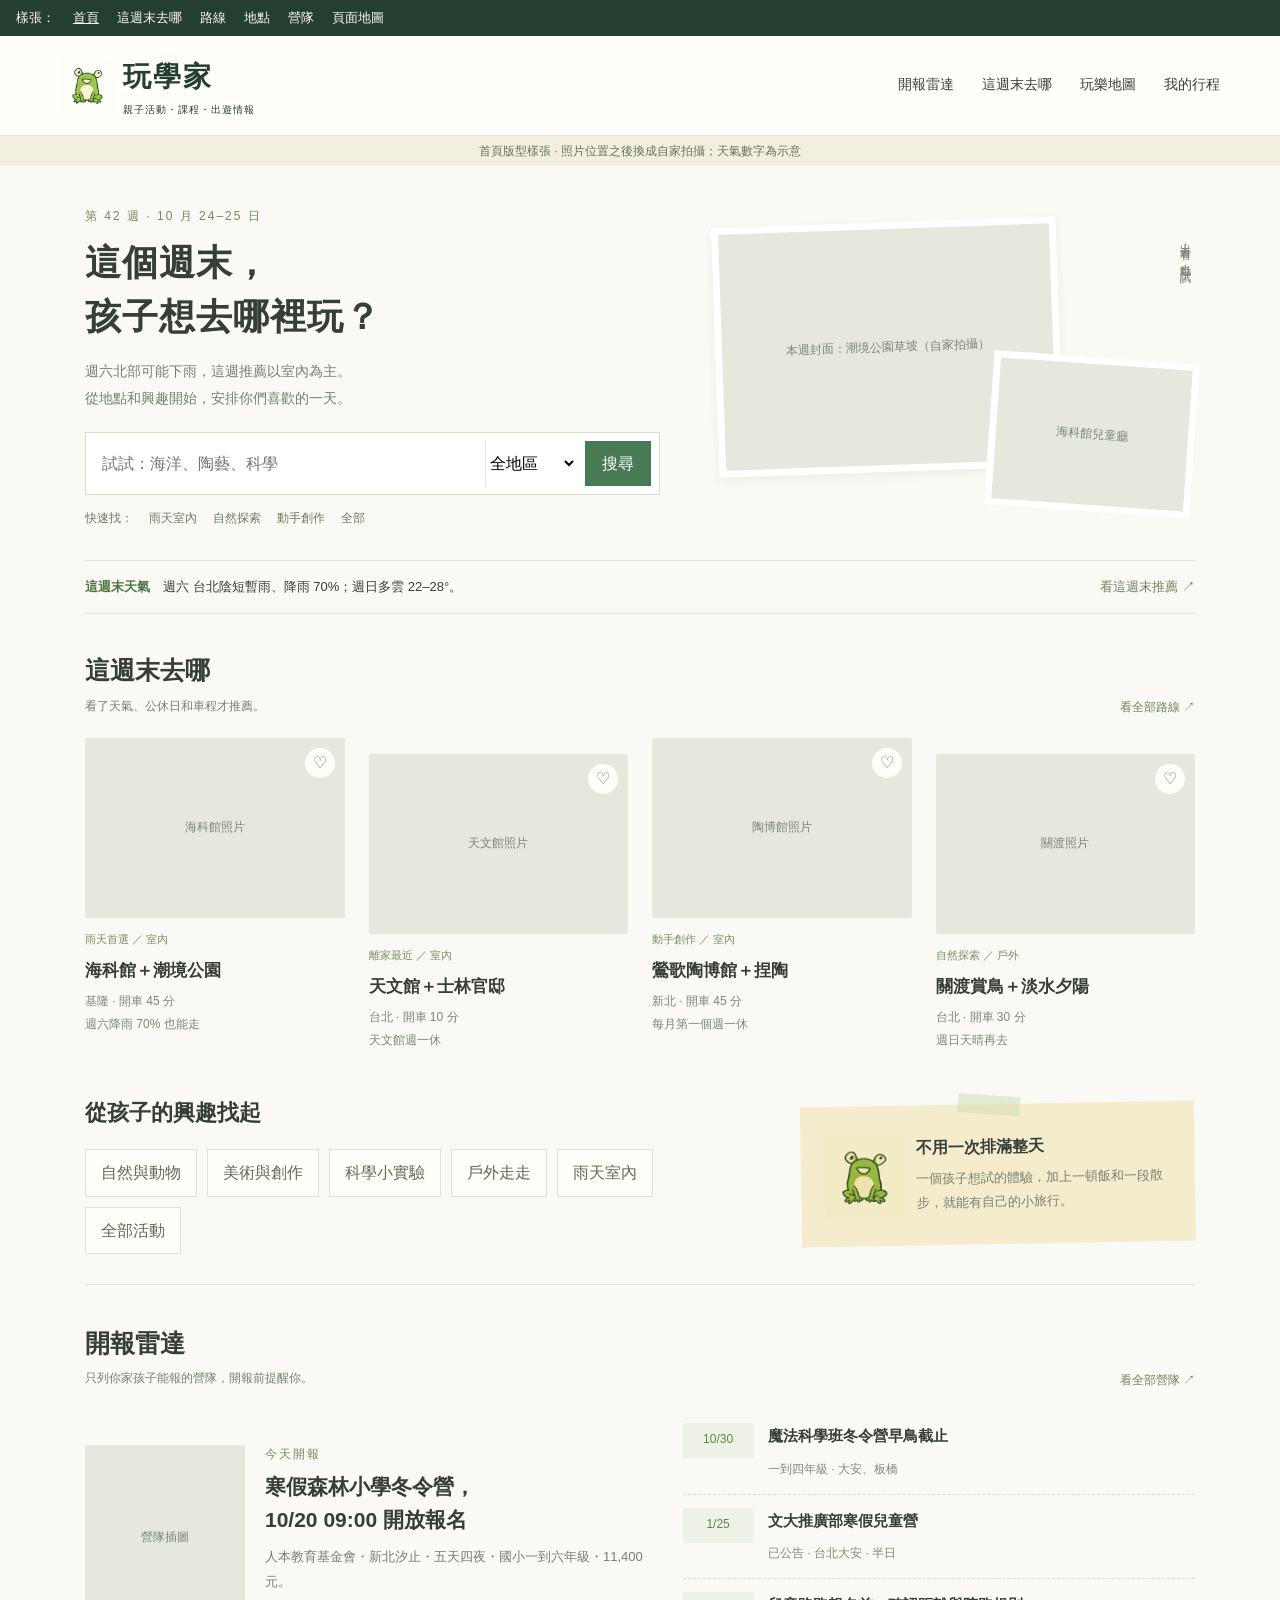
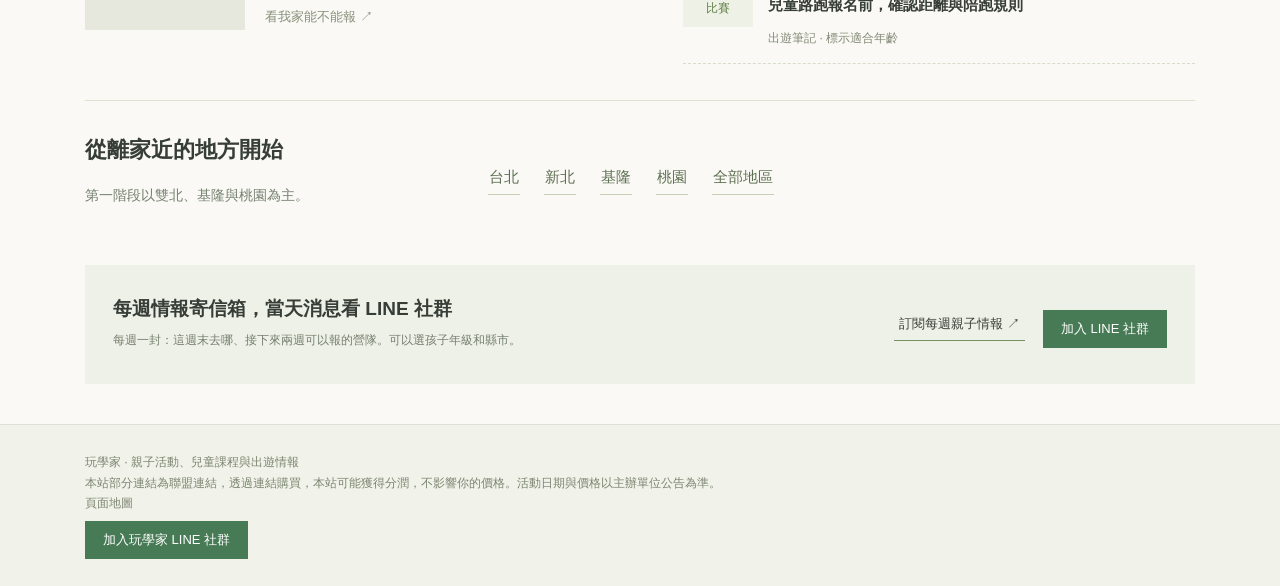
==== index.html @ 2e958224 "玩學家網站樣張：首頁、這週末去哪、路線、地點、營隊 Co-Authored-By: Claude Opus 5.5 <noreply@anthropic.com>" ====
<!doctype html>
<html lang="zh-Hant"><head><meta charset="utf-8"><meta name="robots" content="noindex,nofollow"><meta name="viewport" content="width=device-width,initial-scale=1"><title>玩學家｜親子活動・課程・出遊情報</title>
<style>
/* 逐字取自參考稿首頁（2026-10-20 從使用者已登入的 Chrome 取出）；只多了 .ph 照片色塊與樣張切換列 */
* { box-sizing: border-box; }
html { scroll-behavior: smooth; }
body { margin: 0px; background: rgb(250, 249, 245); color: rgb(55, 62, 56); font-family: "Microsoft JhengHei", Arial, sans-serif; line-height: 1.7; }
a { color: inherit; text-decoration: none; }
button, input, select { font: inherit; }
button { cursor: pointer; }
header { background: rgb(255, 254, 251); border-bottom: 1px solid rgb(228, 231, 223); }
.wrap { max-width: 1160px; padding: 0px 25px; margin: auto; }
.top { display: flex; align-items: center; justify-content: space-between; padding: 17px 0px; }
.logo { display: flex; align-items: center; font-size: 28px; font-weight: 900; letter-spacing: 2px; color: rgb(38, 62, 50); }
.logo img { width: 54px; height: 54px; margin-right: 9px; }
.logo small { display: block; font-size: 10px; font-weight: 400; letter-spacing: 1px; }
.nav { display: flex; gap: 28px; font-size: 14px; }
.demo { font-size: 12px; text-align: center; padding: 5px; background: rgb(242, 239, 223); color: rgb(104, 115, 84); }
.welcome { display: grid; grid-template-columns: 1.2fr 1fr; gap: 55px; padding: 40px 0px 32px; align-items: center; }
.kicker { font-size: 12px; color: rgb(114, 140, 88); letter-spacing: 2px; }
h1 { font-size: 36px; line-height: 1.5; margin: 10px 0px 14px; letter-spacing: 1px; }
p { color: rgb(117, 128, 111); font-size: 14px; line-height: 1.9; }
.search { display: flex; gap: 8px; background: white; border: 1px solid rgb(214, 223, 204); padding: 8px; margin-top: 20px; }
.search input { border: 0px; min-width: 0px; flex: 1 1 0%; padding: 8px; background: none; outline-offset: 3px; }
.search select { border-width: 0px 0px 0px 1px; border-style: none none none solid; border-color: currentcolor currentcolor currentcolor rgb(227, 230, 223); border-image: none; background: none; width: 92px; }
.search button { border: 0px; background: rgb(71, 123, 85); color: white; padding: 9px 17px; }
.quick { display: flex; gap: 16px; flex-wrap: wrap; font-size: 12px; margin-top: 13px; color: rgb(108, 124, 96); }
.quick button { border: 0px; background: none; color: inherit; padding: 0px; }
.collage { position: relative; height: 290px; }
.collage .big { position: absolute; left: 0px; top: 0px; width: 72%; height: 250px; object-fit: cover; border: 7px solid white; transform: rotate(-2deg); box-shadow: rgba(56, 78, 53, 0.063) 0px 4px 10px; }
.collage .little { position: absolute; right: 0px; bottom: 0px; width: 43%; height: 155px; object-fit: cover; border: 7px solid white; transform: rotate(4deg); }
.collage .caption { position: absolute; right: 0px; top: 12px; font-size: 11px; writing-mode: vertical-rl; color: rgb(125, 133, 110); letter-spacing: 2px; }
.week { display: flex; justify-content: space-between; align-items: center; border-top: 1px solid rgb(220, 227, 211); border-bottom: 1px solid rgb(220, 227, 211); padding: 15px 0px; font-size: 13px; gap: 15px; }
.week strong { color: rgb(74, 117, 64); }
.week a { color: rgb(114, 128, 95); }
.section-head { display: flex; justify-content: space-between; align-items: end; margin: 35px 0px 20px; }
.section-head h2 { font-size: 25px; margin: 0px; }
.section-head p { margin: 3px 0px 0px; font-size: 12px; }
.section-head a { font-size: 12px; color: rgb(110, 132, 92); }
.cards { display: grid; grid-template-columns: repeat(4, 1fr); gap: 24px; }
.card { position: relative; }
.card:nth-child(2n) { padding-top: 16px; }
.card img, .card .ph { width: 100%; height: 180px; object-fit: cover; border-radius: 2px; }
.card h3 { font-size: 17px; line-height: 1.65; margin: 9px 0px 5px; font-weight: 600; }
.card .tag { font-size: 11px; color: rgb(123, 144, 95); margin-top: 12px; }
.card .meta { font-size: 12px; color: rgb(126, 135, 118); line-height: 1.9; }
.card .heart { position: absolute; right: 10px; top: 10px; width: 30px; height: 30px; background: rgb(255, 254, 251); border: 0px; border-radius: 50%; color: rgb(90, 120, 80); }
.card:nth-child(2n) .heart { top: 26px; }
.card a:hover h3 { color: rgb(71, 123, 85); }
.empty { display: none; color: rgb(123, 132, 111); padding: 25px; }
.middle { display: grid; grid-template-columns: 1.7fr 1fr; gap: 45px; margin: 42px 0px 30px; }
.topics { display: flex; flex-wrap: wrap; gap: 10px; margin-top: 18px; }
.topics button { border: 1px solid rgb(220, 227, 208); background: rgb(255, 254, 251); padding: 9px 15px; color: rgb(92, 110, 80); }
.sticky-note { position: relative; background: rgb(245, 236, 205); padding: 23px; transform: rotate(-1deg); display: flex; gap: 12px; align-items: center; margin: 10px 0px; }
.sticky-note::before { content: ""; position: absolute; top: -9px; left: 40%; height: 19px; width: 62px; background: rgba(213, 223, 186, 0.6); transform: rotate(5deg); }
.sticky-note img { width: 80px; mix-blend-mode: multiply; }
.sticky-note h3 { font-size: 16px; margin: 0px; }
.sticky-note p { font-size: 13px; margin: 6px 0px 0px; }
.learning { border-top: 1px solid rgb(220, 227, 211); padding-top: 2px; }
.learning-grid { display: grid; grid-template-columns: 1.1fr 1fr; gap: 35px; }
.story { display: grid; grid-template-columns: 160px 1fr; gap: 20px; align-items: center; }
.story img, .story .ph { width: 160px; height: 185px; object-fit: cover; }
.story h3 { font-size: 21px; line-height: 1.6; margin: 5px 0px; }
.story p { font-size: 13px; margin: 8px 0px; }
.list-row { display: grid; grid-template-columns: 70px 1fr; gap: 15px; padding: 13px 0px; border-bottom: 1px dashed rgb(214, 221, 204); }
.list-row .label { color: rgb(100, 130, 74); background: rgb(238, 241, 229); text-align: center; font-size: 12px; padding: 6px; height: 35px; }
.list-row h3 { font-size: 15px; margin: 0px 0px 5px; }
.list-row small { font-size: 12px; color: rgb(130, 137, 117); }
.locations { display: grid; grid-template-columns: 1fr 2fr; gap: 50px; padding: 30px 0px; margin-top: 36px; border-top: 1px solid rgb(220, 227, 211); }
.locations h2 { font-size: 22px; margin: 0px; }
.cities { display: flex; flex-wrap: wrap; gap: 14px 24px; align-items: center; }
.cities button { border-width: 0px 0px 1px; border-style: none none solid; border-color: currentcolor currentcolor rgb(197, 210, 182); border-image: none; background: none; color: rgb(94, 112, 82); font-size: 15px; padding: 5px 1px; }
.newsletter { display: flex; justify-content: space-between; align-items: center; padding: 28px; margin: 12px 0px 40px; background: rgb(238, 241, 231); gap: 25px; }
.newsletter h3 { font-size: 19px; margin: 0px; }
.newsletter p { font-size: 12px; margin: 4px 0px; }
.newsletter a { font-size: 13px; border-bottom: 1px solid rgb(118, 148, 99); padding: 5px; }
.footer { background: rgb(241, 242, 233); border-top: 1px solid rgb(221, 227, 212); padding: 27px 0px; font-size: 12px; color: rgb(124, 133, 113); }
.toast { position: fixed; bottom: 20px; left: 50%; transform: translateX(-50%); background: rgb(52, 91, 62); color: white; padding: 12px 20px; display: none; z-index: 10; font-size: 13px; max-width: 90%; }
@media (max-width: 760px) {
  .wrap { padding: 0px 18px; }
  .top { padding: 12px 0px; }
  .logo { font-size: 24px; }
  .nav { gap: 13px; font-size: 12px; }
  .nav a:last-child { display: none; }
  .welcome { grid-template-columns: 1fr; gap: 25px; padding-top: 25px; }
  h1 { font-size: 29px; }
  .collage { height: 215px; }
  .collage .big { height: 190px; width: 76%; }
  .collage .little { height: 125px; width: 39%; }
  .week { align-items: start; font-size: 12px; }
  .week a { white-space: nowrap; }
  .cards { grid-template-columns: repeat(2, 1fr); gap: 22px 15px; }
  .card img, .card .ph { height: 150px; }
  .card h3 { font-size: 15px; }
  .card:nth-child(2n) { padding-top: 10px; }
  .card:nth-child(2n) .heart { top: 20px; }
  .middle { grid-template-columns: 1fr; gap: 18px; margin-top: 30px; }
  .section-head h2 { font-size: 22px; }
  .learning-grid { grid-template-columns: 1fr; gap: 15px; }
  .story { grid-template-columns: 125px 1fr; gap: 15px; }
  .story img, .story .ph { width: 125px; height: 165px; }
  .story h3 { font-size: 18px; }
  .locations { grid-template-columns: 1fr; gap: 12px; }
  .newsletter { padding: 20px; display: block; }
  .newsletter a { display: inline-block; margin-top: 9px; }
  .search button { padding: 8px 12px; }
  .search select { width: 75px; }
  .search input { font-size: 13px; }
}
/* 樣張多加的 */
.line-join { display: inline-block; background: rgb(71, 123, 85); color: white; padding: 8px 18px; font-size: 13px; margin-top: 8px; }
.newsletter .links { display: flex; flex-wrap: wrap; gap: 12px 18px; align-items: center; }
.newsletter .line-join { border: 0px; color: white; padding: 8px 18px; }
.ph { background: rgb(230, 232, 221); color: rgb(123, 132, 120); display: flex; align-items: center; justify-content: center; text-align: center; font-size: 12px; padding: 10px; }
.switcher { background: rgb(38, 62, 50); color: rgb(250, 249, 245); font-size: 13px; padding: 7px 16px; display: flex; flex-wrap: wrap; gap: 4px 18px; }
.switcher a[aria-current="page"] { text-decoration: underline; }
.list-row .when { display: block; font-size: 12px; color: rgb(40, 116, 94); }
</style></head><body>
<nav class="switcher" aria-label="樣張切換"><span>樣張：</span><a href="index.html" aria-current="page">首頁</a><a href="weekend.html">這週末去哪</a><a href="route.html">路線</a><a href="place.html">地點</a><a href="camp.html">營隊</a><a href="sitemap.html">頁面地圖</a></nav>
<header><div class="wrap top"><a class="logo" href="index.html"><img src="assets/frog.webp" alt="玩學家青蛙"><span>玩學家<small>親子活動・課程・出遊情報</small></span></a><nav class="nav"><a href="camp.html">開報雷達</a><a href="weekend.html">這週末去哪</a><a href="place.html">玩樂地圖</a><a href="#">我的行程</a></nav></div></header>
<div class="demo">首頁版型樣張 · 照片位置之後換成自家拍攝；天氣數字為示意</div>
<main class="wrap">
<section class="welcome"><div><div class="kicker">第 42 週 · 10 月 24–25 日</div><h1>這個週末，<br>孩子想去哪裡玩？</h1><p>週六北部可能下雨，這週推薦以室內為主。<br>從地點和興趣開始，安排你們喜歡的一天。</p>
<form class="search" onsubmit="return false"><input id="q" aria-label="搜尋活動" placeholder="試試：海洋、陶藝、科學"><select id="area" aria-label="地區"><option value="">全地區</option><option>台北</option><option>新北</option><option>基隆</option><option>桃園</option></select><button>搜尋</button></form>
<div class="quick"><span>快速找：</span><button data-q="室內">雨天室內</button><button data-q="自然">自然探索</button><button data-q="創作">動手創作</button><button data-q="">全部</button></div></div>
<div class="collage"><div class="ph big">本週封面：潮境公園草坡（自家拍攝）</div><div class="ph little">海科館兒童廳</div><span class="caption">出去看看，也動手試試。</span></div></section>
<div class="week"><span><strong>這週末天氣</strong>　週六 台北陰短暫雨、降雨 70%；週日多雲 22–28°。</span><a href="weekend.html">看這週末推薦 ↗</a></div>
<section id="activities"><div class="section-head"><div><h2>這週末去哪</h2><p>看了天氣、公休日和車程才推薦。</p></div><a href="weekend.html">看全部路線 ↗</a></div>
<div class="cards">
<article class="card" data-area="基隆" data-key="海洋 室內 自然"><button class="heart" aria-label="收藏海科館" aria-pressed="false">♡</button><a href="route.html"><div class="ph">海科館照片</div><div class="tag">雨天首選 ／ 室內</div><h3>海科館＋潮境公園</h3></a><div class="meta">基隆 · 開車 45 分<br>週六降雨 70% 也能走</div></article>
<article class="card" data-area="台北" data-key="天文 科學 室內"><button class="heart" aria-label="收藏天文館" aria-pressed="false">♡</button><a href="#"><div class="ph">天文館照片</div><div class="tag">離家最近 ／ 室內</div><h3>天文館＋士林官邸</h3></a><div class="meta">台北 · 開車 10 分<br>天文館週一休</div></article>
<article class="card" data-area="新北" data-key="陶藝 創作 室內 DIY"><button class="heart" aria-label="收藏陶博館" aria-pressed="false">♡</button><a href="#"><div class="ph">陶博館照片</div><div class="tag">動手創作 ／ 室內</div><h3>鶯歌陶博館＋捏陶</h3></a><div class="meta">新北 · 開車 45 分<br>每月第一個週一休</div></article>
<article class="card" data-area="台北" data-key="自然 戶外 賞鳥"><button class="heart" aria-label="收藏關渡" aria-pressed="false">♡</button><a href="#"><div class="ph">關渡照片</div><div class="tag">自然探索 ／ 戶外</div><h3>關渡賞鳥＋淡水夕陽</h3></a><div class="meta">台北 · 開車 30 分<br>週日天晴再去</div></article>
</div><div class="empty">目前沒有符合條件的路線。試試其他地區或關鍵字。</div></section>
<div class="middle"><section><h2 style="font-size:22px;margin:0">從孩子的興趣找起</h2><div class="topics"><button data-q="自然">自然與動物</button><button data-q="創作">美術與創作</button><button data-q="科學">科學小實驗</button><button data-q="戶外">戶外走走</button><button data-q="室內">雨天室內</button><button data-q="">全部活動</button></div></section>
<div class="sticky-note"><img src="assets/frog.webp" alt="青蛙小提醒"><div><h3>不用一次排滿整天</h3><p>一個孩子想試的體驗，加上一頓飯和一段散步，就能有自己的小旅行。</p></div></div></div>
<section class="learning" id="learning"><div class="section-head"><div><h2>開報雷達</h2><p>只列你家孩子能報的營隊，開報前提醒你。</p></div><a href="camp.html">看全部營隊 ↗</a></div>
<div class="learning-grid"><a class="story" href="camp.html"><div class="ph">營隊插圖</div><div><div class="kicker">今天開報</div><h3>寒假森林小學冬令營，<br>10/20 09:00 開放報名</h3><p>人本教育基金會・新北汐止・五天四夜・國小一到六年級・11,400 元。</p><small style="color:#88907b">看我家能不能報 ↗</small></div></a>
<div><a class="list-row" href="#"><span class="label">10/30</span><div><h3>魔法科學班冬令營早鳥截止</h3><small>一到四年級 · 大安、板橋</small></div></a><a class="list-row" href="#"><span class="label">1/25</span><div><h3>文大推廣部寒假兒童營</h3><small>已公告 · 台北大安 · 半日</small></div></a><a class="list-row" href="#"><span class="label">比賽</span><div><h3>兒童路跑報名前，確認距離與陪跑規則</h3><small>出遊筆記 · 標示適合年齡</small></div></a></div></div></section>
<section class="locations" id="locations"><div><h2>從離家近的地方開始</h2><p>第一階段以雙北、基隆與桃園為主。</p></div><div class="cities"><button data-area="台北">台北</button><button data-area="新北">新北</button><button data-area="基隆">基隆</button><button data-area="桃園">桃園</button><button data-area="">全部地區</button></div></section>
<section class="newsletter"><div><h3>每週情報寄信箱，當天消息看 LINE 社群</h3><p>每週一封：這週末去哪、接下來兩週可以報的營隊。可以選孩子年級和縣市。</p></div><div class="links"><a href="#" id="sub">訂閱每週親子情報 ↗</a><a class="line-join" href="#">加入 LINE 社群</a></div></section>
</main>
<footer class="footer"><div class="wrap">玩學家 · 親子活動、兒童課程與出遊情報<br>本站部分連結為聯盟連結，透過連結購買，本站可能獲得分潤，不影響你的價格。活動日期與價格以主辦單位公告為準。<br><a href="sitemap.html">頁面地圖</a><br><a class="line-join" href="#">加入玩學家 LINE 社群</a></div></footer>
<div class="toast" role="status"></div>
<script>
function toast(t){var e=document.querySelector('.toast');e.textContent=t;e.style.display='block';setTimeout(function(){e.style.display='none'},3000)}
function filter(q,area){var n=0;document.querySelectorAll('.card').forEach(function(c){var ok=(!q||c.dataset.key.indexOf(q)>=0||c.textContent.indexOf(q)>=0)&&(!area||c.dataset.area===area);c.style.display=ok?'':'none';if(ok)n++});document.querySelector('.empty').style.display=n?'none':'block'}
document.querySelector('.search').addEventListener('submit',function(){filter(document.getElementById('q').value.trim(),document.getElementById('area').value);document.getElementById('activities').scrollIntoView()});
document.querySelectorAll('[data-q]').forEach(function(b){b.onclick=function(){document.getElementById('q').value=b.dataset.q;filter(b.dataset.q,document.getElementById('area').value);document.getElementById('activities').scrollIntoView()}});
document.querySelectorAll('.cities button').forEach(function(b){b.onclick=function(){document.getElementById('area').value=b.dataset.area;filter(document.getElementById('q').value.trim(),b.dataset.area);document.getElementById('activities').scrollIntoView()}});
document.querySelectorAll('.heart').forEach(function(h){h.onclick=function(){var on=h.getAttribute('aria-pressed')!=='true';h.setAttribute('aria-pressed',on);h.textContent=on?'♥':'♡';toast(on?'已收藏到「我的行程」（樣張不會真的存）':'已取消收藏')}});
document.getElementById('sub').onclick=function(e){e.preventDefault();toast('電子報規劃中，樣張不收集電子郵件')};
document.querySelectorAll('.line-join').forEach(function(a){a.onclick=function(e){e.preventDefault();toast('正式版會開 LINE 加入社群；社群公告只放玩學家網站連結')}});
</script>
</body></html>
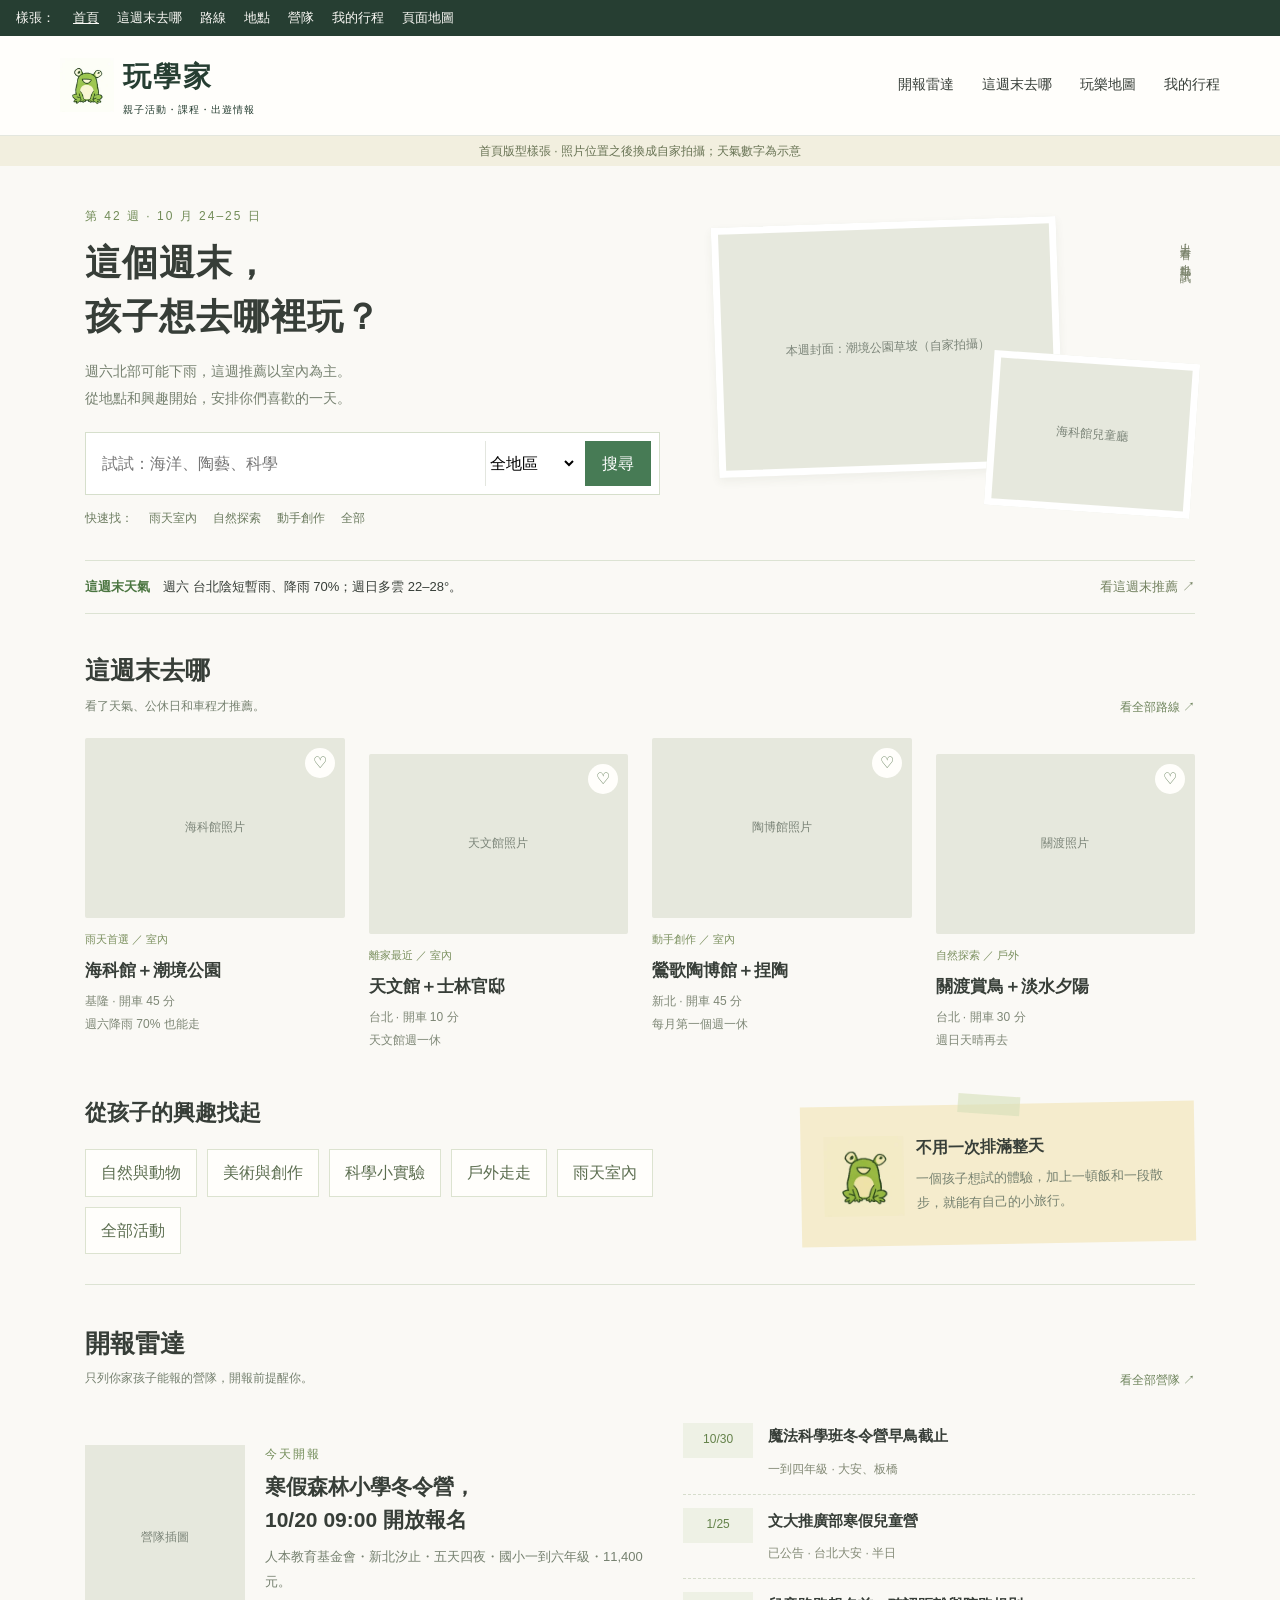
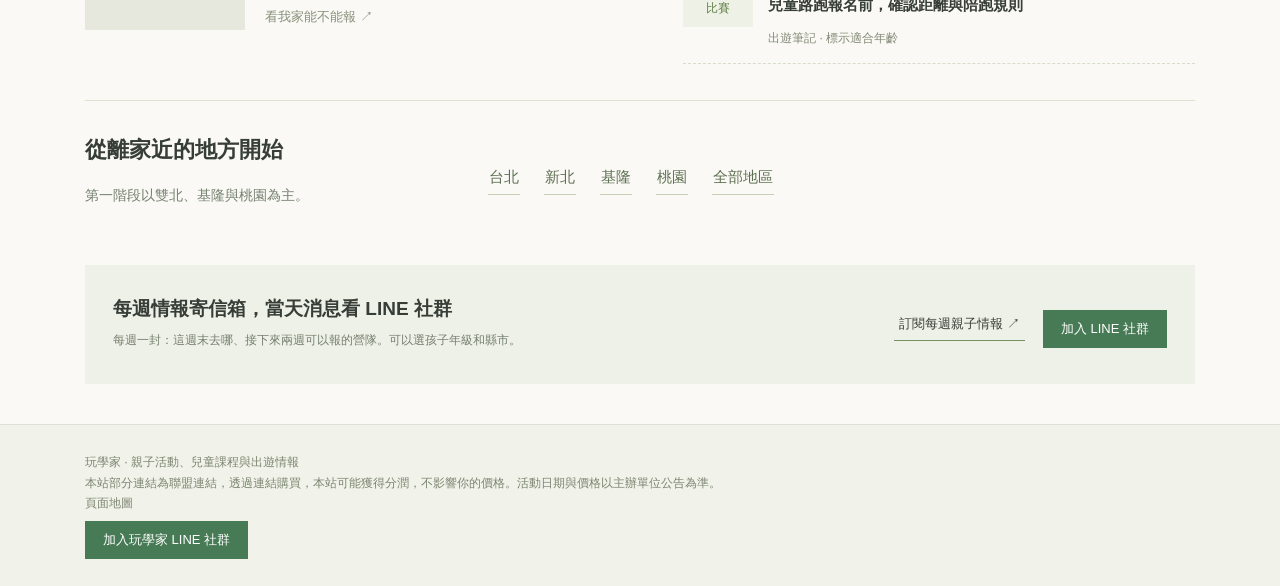
==== commit 74760adb: "新增「我的行程」樣張：拖拉排順序、時間表重算、天氣與公休提醒、唯讀分享連結；各頁選單連過去 Co-Authored-By: Claude Opus 5.5 <noreply@anthropic.com" ====
--- a/index.html
+++ b/index.html
@@ -116,8 +116,8 @@
 .switcher a[aria-current="page"] { text-decoration: underline; }
 .list-row .when { display: block; font-size: 12px; color: rgb(40, 116, 94); }
 </style></head><body>
-<nav class="switcher" aria-label="樣張切換"><span>樣張：</span><a href="index.html" aria-current="page">首頁</a><a href="weekend.html">這週末去哪</a><a href="route.html">路線</a><a href="place.html">地點</a><a href="camp.html">營隊</a><a href="sitemap.html">頁面地圖</a></nav>
-<header><div class="wrap top"><a class="logo" href="index.html"><img src="assets/frog.webp" alt="玩學家青蛙"><span>玩學家<small>親子活動・課程・出遊情報</small></span></a><nav class="nav"><a href="camp.html">開報雷達</a><a href="weekend.html">這週末去哪</a><a href="place.html">玩樂地圖</a><a href="#">我的行程</a></nav></div></header>
+<nav class="switcher" aria-label="樣張切換"><span>樣張：</span><a href="index.html" aria-current="page">首頁</a><a href="weekend.html">這週末去哪</a><a href="route.html">路線</a><a href="place.html">地點</a><a href="camp.html">營隊</a><a href="mytrip.html">我的行程</a><a href="sitemap.html">頁面地圖</a></nav>
+<header><div class="wrap top"><a class="logo" href="index.html"><img src="assets/frog.webp" alt="玩學家青蛙"><span>玩學家<small>親子活動・課程・出遊情報</small></span></a><nav class="nav"><a href="camp.html">開報雷達</a><a href="weekend.html">這週末去哪</a><a href="place.html">玩樂地圖</a><a href="mytrip.html">我的行程</a></nav></div></header>
 <div class="demo">首頁版型樣張 · 照片位置之後換成自家拍攝；天氣數字為示意</div>
 <main class="wrap">
 <section class="welcome"><div><div class="kicker">第 42 週 · 10 月 24–25 日</div><h1>這個週末，<br>孩子想去哪裡玩？</h1><p>週六北部可能下雨，這週推薦以室內為主。<br>從地點和興趣開始，安排你們喜歡的一天。</p>
